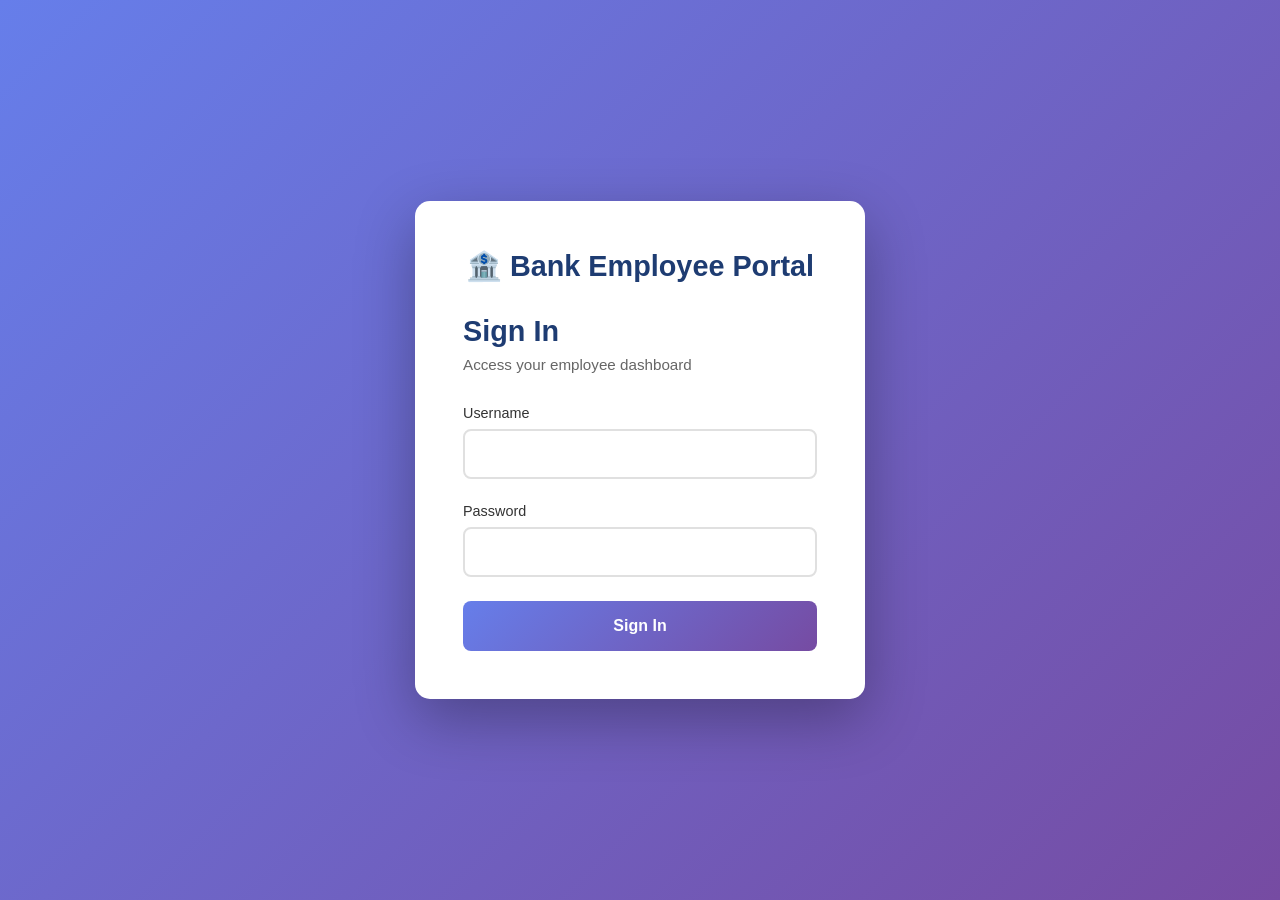
==== login.html @ 93890102 "Initial commit - Bank Employee Portal with watsonx Orchestrate" ====
<!DOCTYPE html>
<html lang="en">
<head>
    <meta charset="UTF-8">
    <meta name="viewport" content="width=device-width, initial-scale=1.0">
    <title>Bank Employee Portal - Login</title>
    <link rel="stylesheet" href="login-styles.css">
</head>
<body>
    <div class="login-container">
        <div class="login-box">
            <div class="logo">
                <h1>🏦 Bank Employee Portal</h1>
            </div>
            <h2>Sign In</h2>
            <p class="subtitle">Access your employee dashboard</p>
            
            <form id="loginForm">
                <div class="form-group">
                    <label for="username">Username</label>
                    <input type="text" id="username" name="username" required autocomplete="username">
                </div>
                
                <div class="form-group">
                    <label for="password">Password</label>
                    <input type="password" id="password" name="password" required autocomplete="current-password">
                </div>
                
                <div id="errorMessage" class="error-message"></div>
                
                <button type="submit" class="login-btn">Sign In</button>
            </form>
            
        </div>
    </div>
    
    <script src="auth.js"></script>
</body>
</html>
---- login-styles.css ----
* {
    margin: 0;
    padding: 0;
    box-sizing: border-box;
}

body {
    font-family: 'Segoe UI', Tahoma, Geneva, Verdana, sans-serif;
    background: linear-gradient(135deg, #667eea 0%, #764ba2 100%);
    min-height: 100vh;
    display: flex;
    align-items: center;
    justify-content: center;
    padding: 20px;
}

.login-container {
    width: 100%;
    max-width: 450px;
}

.login-box {
    background: white;
    border-radius: 15px;
    padding: 3rem;
    box-shadow: 0 20px 60px rgba(0, 0, 0, 0.3);
}

.logo {
    text-align: center;
    margin-bottom: 2rem;
}

.logo h1 {
    color: #1e3c72;
    font-size: 1.8rem;
    font-weight: 600;
}

h2 {
    color: #1e3c72;
    margin-bottom: 0.5rem;
    font-size: 1.8rem;
}

.subtitle {
    color: #666;
    margin-bottom: 2rem;
    font-size: 0.95rem;
}

.form-group {
    margin-bottom: 1.5rem;
}

label {
    display: block;
    margin-bottom: 0.5rem;
    color: #333;
    font-weight: 500;
    font-size: 0.9rem;
}

input[type="text"],
input[type="password"] {
    width: 100%;
    padding: 0.875rem;
    border: 2px solid #e0e0e0;
    border-radius: 8px;
    font-size: 1rem;
    transition: border-color 0.3s;
}

input[type="text"]:focus,
input[type="password"]:focus {
    outline: none;
    border-color: #667eea;
}

.error-message {
    color: #d32f2f;
    background: #ffebee;
    padding: 0.75rem;
    border-radius: 6px;
    margin-bottom: 1rem;
    font-size: 0.9rem;
    display: none;
}

.error-message.show {
    display: block;
}

.login-btn {
    width: 100%;
    padding: 1rem;
    background: linear-gradient(135deg, #667eea 0%, #764ba2 100%);
    color: white;
    border: none;
    border-radius: 8px;
    font-size: 1rem;
    font-weight: 600;
    cursor: pointer;
    transition: transform 0.2s, box-shadow 0.2s;
}

.login-btn:hover {
    transform: translateY(-2px);
    box-shadow: 0 5px 20px rgba(102, 126, 234, 0.4);
}

.login-btn:active {
    transform: translateY(0);
}

.demo-credentials {
    margin-top: 2rem;
    padding: 1.5rem;
    background: #f5f7fa;
    border-radius: 8px;
    border-left: 4px solid #667eea;
}

.demo-credentials p {
    margin: 0.5rem 0;
    font-size: 0.9rem;
    color: #555;
}

.demo-credentials p:first-child {
    font-weight: 600;
    color: #333;
    margin-bottom: 0.75rem;
}

.demo-credentials code {
    background: white;
    padding: 0.25rem 0.5rem;
    border-radius: 4px;
    font-family: 'Courier New', monospace;
    color: #667eea;
    font-weight: 600;
}

/* Responsive Design */
@media (max-width: 480px) {
    .login-box {
        padding: 2rem 1.5rem;
    }

    .logo h1 {
        font-size: 1.5rem;
    }

    h2 {
        font-size: 1.5rem;
    }
}

/* Made with Bob */
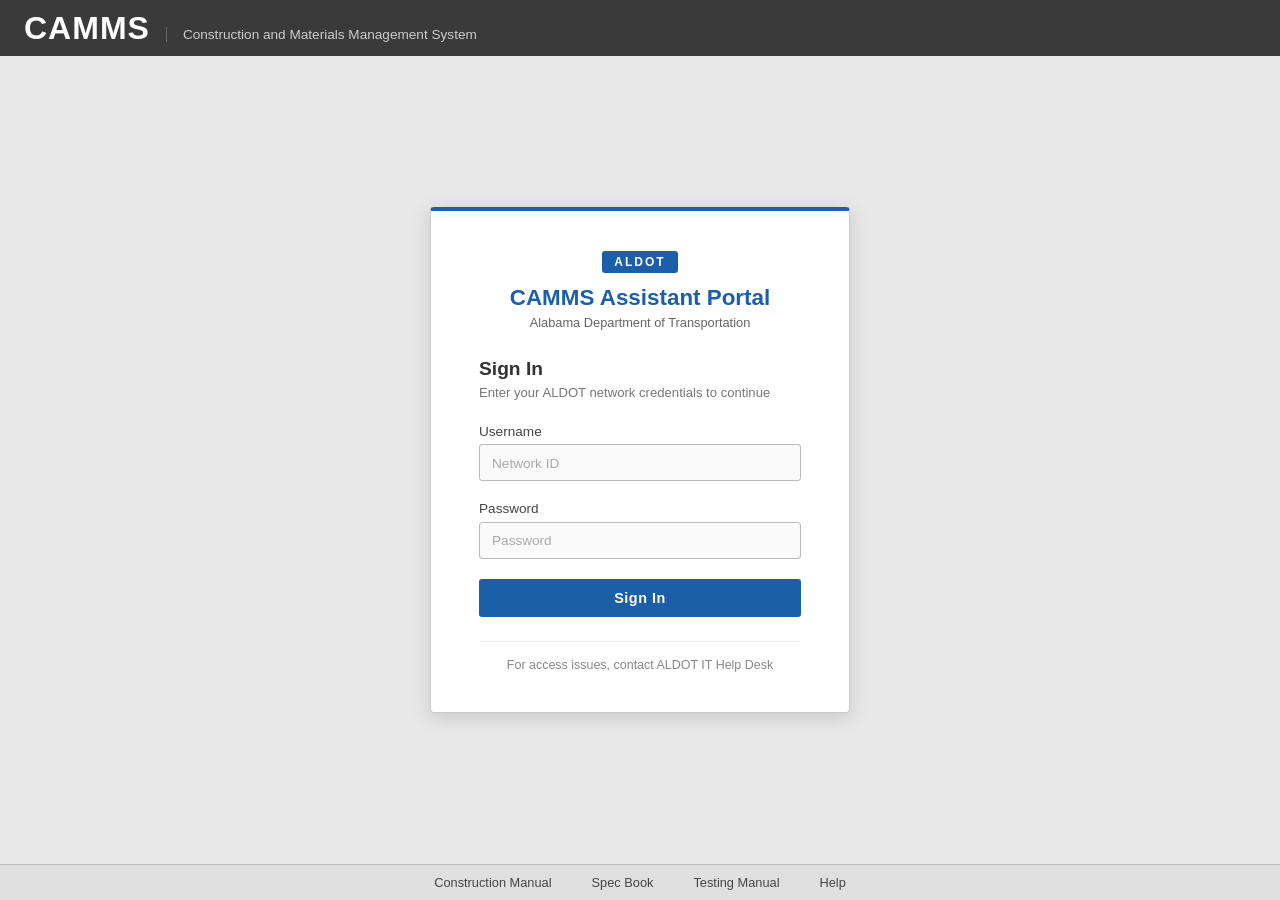
==== commit 3e3593a9: "Add ALDOT demo files and updates" ====
--- a/login.html
+++ b/login.html
@@ -3,37 +3,60 @@
 <head>
     <meta charset="UTF-8">
     <meta name="viewport" content="width=device-width, initial-scale=1.0">
-    <title>Bank Employee Portal - Login</title>
+    <title>CAMMS - Login</title>
     <link rel="stylesheet" href="login-styles.css">
 </head>
 <body>
-    <div class="login-container">
-        <div class="login-box">
-            <div class="logo">
-                <h1>🏦 Bank Employee Portal</h1>
+    <div class="login-page">
+
+        <!-- Top branding bar -->
+        <div class="login-top-bar">
+            <span class="login-camms-logo">CAMMS</span>
+            <span class="login-camms-subtitle">Construction and Materials Management System</span>
+        </div>
+
+        <!-- Login Card -->
+        <div class="login-container">
+            <div class="login-box">
+                <div class="logo">
+                    <div class="aldot-badge">ALDOT</div>
+                    <h1>CAMMS Assistant Portal</h1>
+                    <p class="org-name">Alabama Department of Transportation</p>
+                </div>
+                <h2>Sign In</h2>
+                <p class="subtitle">Enter your ALDOT network credentials to continue</p>
+
+                <form id="loginForm">
+                    <div class="form-group">
+                        <label for="username">Username</label>
+                        <input type="text" id="username" name="username" required autocomplete="username" placeholder="Network ID">
+                    </div>
+
+                    <div class="form-group">
+                        <label for="password">Password</label>
+                        <input type="password" id="password" name="password" required autocomplete="current-password" placeholder="Password">
+                    </div>
+
+                    <div id="errorMessage" class="error-message"></div>
+
+                    <button type="submit" class="login-btn">Sign In</button>
+                </form>
+
+                <div class="login-footer-note">
+                    For access issues, contact ALDOT IT Help Desk
+                </div>
             </div>
-            <h2>Sign In</h2>
-            <p class="subtitle">Access your employee dashboard</p>
-            
-            <form id="loginForm">
-                <div class="form-group">
-                    <label for="username">Username</label>
-                    <input type="text" id="username" name="username" required autocomplete="username">
-                </div>
-                
-                <div class="form-group">
-                    <label for="password">Password</label>
-                    <input type="password" id="password" name="password" required autocomplete="current-password">
-                </div>
-                
-                <div id="errorMessage" class="error-message"></div>
-                
-                <button type="submit" class="login-btn">Sign In</button>
-            </form>
-            
+        </div>
+
+        <!-- Bottom footer bar -->
+        <div class="login-bottom-bar">
+            <a href="#">Construction Manual</a>
+            <a href="#">Spec Book</a>
+            <a href="#">Testing Manual</a>
+            <a href="#">Help</a>
         </div>
     </div>
-    
+
     <script src="auth.js"></script>
 </body>
 </html>
--- a/login-styles.css
+++ b/login-styles.css
@@ -6,84 +6,158 @@
 
 body {
     font-family: 'Segoe UI', Tahoma, Geneva, Verdana, sans-serif;
-    background: linear-gradient(135deg, #667eea 0%, #764ba2 100%);
+    background-color: #e8e8e8;
     min-height: 100vh;
+}
+
+/* Full page layout */
+.login-page {
+    display: flex;
+    flex-direction: column;
+    min-height: 100vh;
+}
+
+/* =====================
+   TOP BRANDING BAR
+   ===================== */
+.login-top-bar {
+    background-color: #3a3a3a;
+    color: white;
+    display: flex;
+    align-items: baseline;
+    gap: 1rem;
+    padding: 0.6rem 1.5rem;
+    min-height: 52px;
+}
+
+.login-camms-logo {
+    font-size: 2rem;
+    font-weight: 700;
+    color: white;
+    letter-spacing: 1px;
+    font-family: Arial, sans-serif;
+}
+
+.login-camms-subtitle {
+    font-size: 0.85rem;
+    color: #ccc;
+    border-left: 1px solid #666;
+    padding-left: 1rem;
+}
+
+/* =====================
+   LOGIN CONTAINER
+   ===================== */
+.login-container {
+    flex: 1;
     display: flex;
     align-items: center;
     justify-content: center;
-    padding: 20px;
-}
-
-.login-container {
-    width: 100%;
-    max-width: 450px;
+    padding: 2rem;
 }
 
 .login-box {
     background: white;
-    border-radius: 15px;
-    padding: 3rem;
-    box-shadow: 0 20px 60px rgba(0, 0, 0, 0.3);
-}
-
+    border: 1px solid #ccc;
+    border-top: 4px solid #1a5fa8;
+    border-radius: 4px;
+    padding: 2.5rem 3rem;
+    width: 100%;
+    max-width: 420px;
+    box-shadow: 0 4px 20px rgba(0, 0, 0, 0.15);
+}
+
+/* Logo / Branding */
 .logo {
     text-align: center;
-    margin-bottom: 2rem;
+    margin-bottom: 1.75rem;
+}
+
+.aldot-badge {
+    display: inline-block;
+    background: #1a5fa8;
+    color: white;
+    font-size: 0.75rem;
+    font-weight: 700;
+    letter-spacing: 2px;
+    padding: 0.25rem 0.75rem;
+    border-radius: 3px;
+    margin-bottom: 0.75rem;
 }
 
 .logo h1 {
-    color: #1e3c72;
-    font-size: 1.8rem;
+    color: #1a5fa8;
+    font-size: 1.4rem;
     font-weight: 600;
-}
-
+    margin-bottom: 0.25rem;
+}
+
+.org-name {
+    color: #666;
+    font-size: 0.8rem;
+}
+
+/* Form headings */
 h2 {
-    color: #1e3c72;
-    margin-bottom: 0.5rem;
-    font-size: 1.8rem;
+    color: #333;
+    font-size: 1.2rem;
+    font-weight: 600;
+    margin-bottom: 0.3rem;
 }
 
 .subtitle {
-    color: #666;
-    margin-bottom: 2rem;
-    font-size: 0.95rem;
-}
-
+    color: #777;
+    font-size: 0.82rem;
+    margin-bottom: 1.5rem;
+}
+
+/* Form fields */
 .form-group {
-    margin-bottom: 1.5rem;
+    margin-bottom: 1.25rem;
 }
 
 label {
     display: block;
-    margin-bottom: 0.5rem;
-    color: #333;
+    margin-bottom: 0.35rem;
+    color: #444;
     font-weight: 500;
-    font-size: 0.9rem;
+    font-size: 0.85rem;
 }
 
 input[type="text"],
 input[type="password"] {
     width: 100%;
-    padding: 0.875rem;
-    border: 2px solid #e0e0e0;
-    border-radius: 8px;
-    font-size: 1rem;
-    transition: border-color 0.3s;
+    padding: 0.6rem 0.75rem;
+    border: 1px solid #bbb;
+    border-radius: 3px;
+    font-size: 0.9rem;
+    color: #333;
+    background: #fafafa;
+    transition: border-color 0.2s, box-shadow 0.2s;
 }
 
 input[type="text"]:focus,
 input[type="password"]:focus {
     outline: none;
-    border-color: #667eea;
-}
-
+    border-color: #1a5fa8;
+    box-shadow: 0 0 0 2px rgba(26, 95, 168, 0.15);
+    background: white;
+}
+
+input::placeholder {
+    color: #aaa;
+    font-size: 0.85rem;
+}
+
+/* Error message */
 .error-message {
-    color: #d32f2f;
-    background: #ffebee;
-    padding: 0.75rem;
-    border-radius: 6px;
+    color: #c0392b;
+    background: #fdf0ef;
+    border: 1px solid #f5c6c2;
+    padding: 0.6rem 0.75rem;
+    border-radius: 3px;
     margin-bottom: 1rem;
-    font-size: 0.9rem;
+    font-size: 0.85rem;
     display: none;
 }
 
@@ -91,69 +165,79 @@
     display: block;
 }
 
+/* Login button */
 .login-btn {
     width: 100%;
-    padding: 1rem;
-    background: linear-gradient(135deg, #667eea 0%, #764ba2 100%);
+    padding: 0.7rem;
+    background: #1a5fa8;
     color: white;
     border: none;
-    border-radius: 8px;
-    font-size: 1rem;
+    border-radius: 3px;
+    font-size: 0.9rem;
     font-weight: 600;
     cursor: pointer;
-    transition: transform 0.2s, box-shadow 0.2s;
+    transition: background 0.2s, box-shadow 0.2s;
+    letter-spacing: 0.5px;
 }
 
 .login-btn:hover {
-    transform: translateY(-2px);
-    box-shadow: 0 5px 20px rgba(102, 126, 234, 0.4);
+    background: #1450a0;
+    box-shadow: 0 2px 8px rgba(26, 95, 168, 0.35);
 }
 
 .login-btn:active {
-    transform: translateY(0);
-}
-
-.demo-credentials {
-    margin-top: 2rem;
-    padding: 1.5rem;
-    background: #f5f7fa;
-    border-radius: 8px;
-    border-left: 4px solid #667eea;
-}
-
-.demo-credentials p {
-    margin: 0.5rem 0;
-    font-size: 0.9rem;
-    color: #555;
-}
-
-.demo-credentials p:first-child {
-    font-weight: 600;
-    color: #333;
-    margin-bottom: 0.75rem;
-}
-
-.demo-credentials code {
-    background: white;
-    padding: 0.25rem 0.5rem;
-    border-radius: 4px;
-    font-family: 'Courier New', monospace;
-    color: #667eea;
-    font-weight: 600;
-}
-
-/* Responsive Design */
+    background: #0f3d80;
+}
+
+/* Footer note */
+.login-footer-note {
+    margin-top: 1.5rem;
+    text-align: center;
+    font-size: 0.78rem;
+    color: #888;
+    border-top: 1px solid #eee;
+    padding-top: 1rem;
+}
+
+/* =====================
+   BOTTOM FOOTER BAR
+   ===================== */
+.login-bottom-bar {
+    background-color: #e0e0e0;
+    border-top: 1px solid #bbb;
+    display: flex;
+    justify-content: center;
+    align-items: center;
+    gap: 2.5rem;
+    padding: 0.6rem 1.5rem;
+    min-height: 36px;
+}
+
+.login-bottom-bar a {
+    color: #444;
+    text-decoration: none;
+    font-size: 0.8rem;
+}
+
+.login-bottom-bar a:hover {
+    color: #1a5fa8;
+    text-decoration: underline;
+}
+
+/* =====================
+   RESPONSIVE
+   ===================== */
 @media (max-width: 480px) {
     .login-box {
         padding: 2rem 1.5rem;
     }
 
     .logo h1 {
-        font-size: 1.5rem;
+        font-size: 1.2rem;
     }
 
     h2 {
-        font-size: 1.5rem;
+        font-size: 1.1rem;
     }
 }
 
